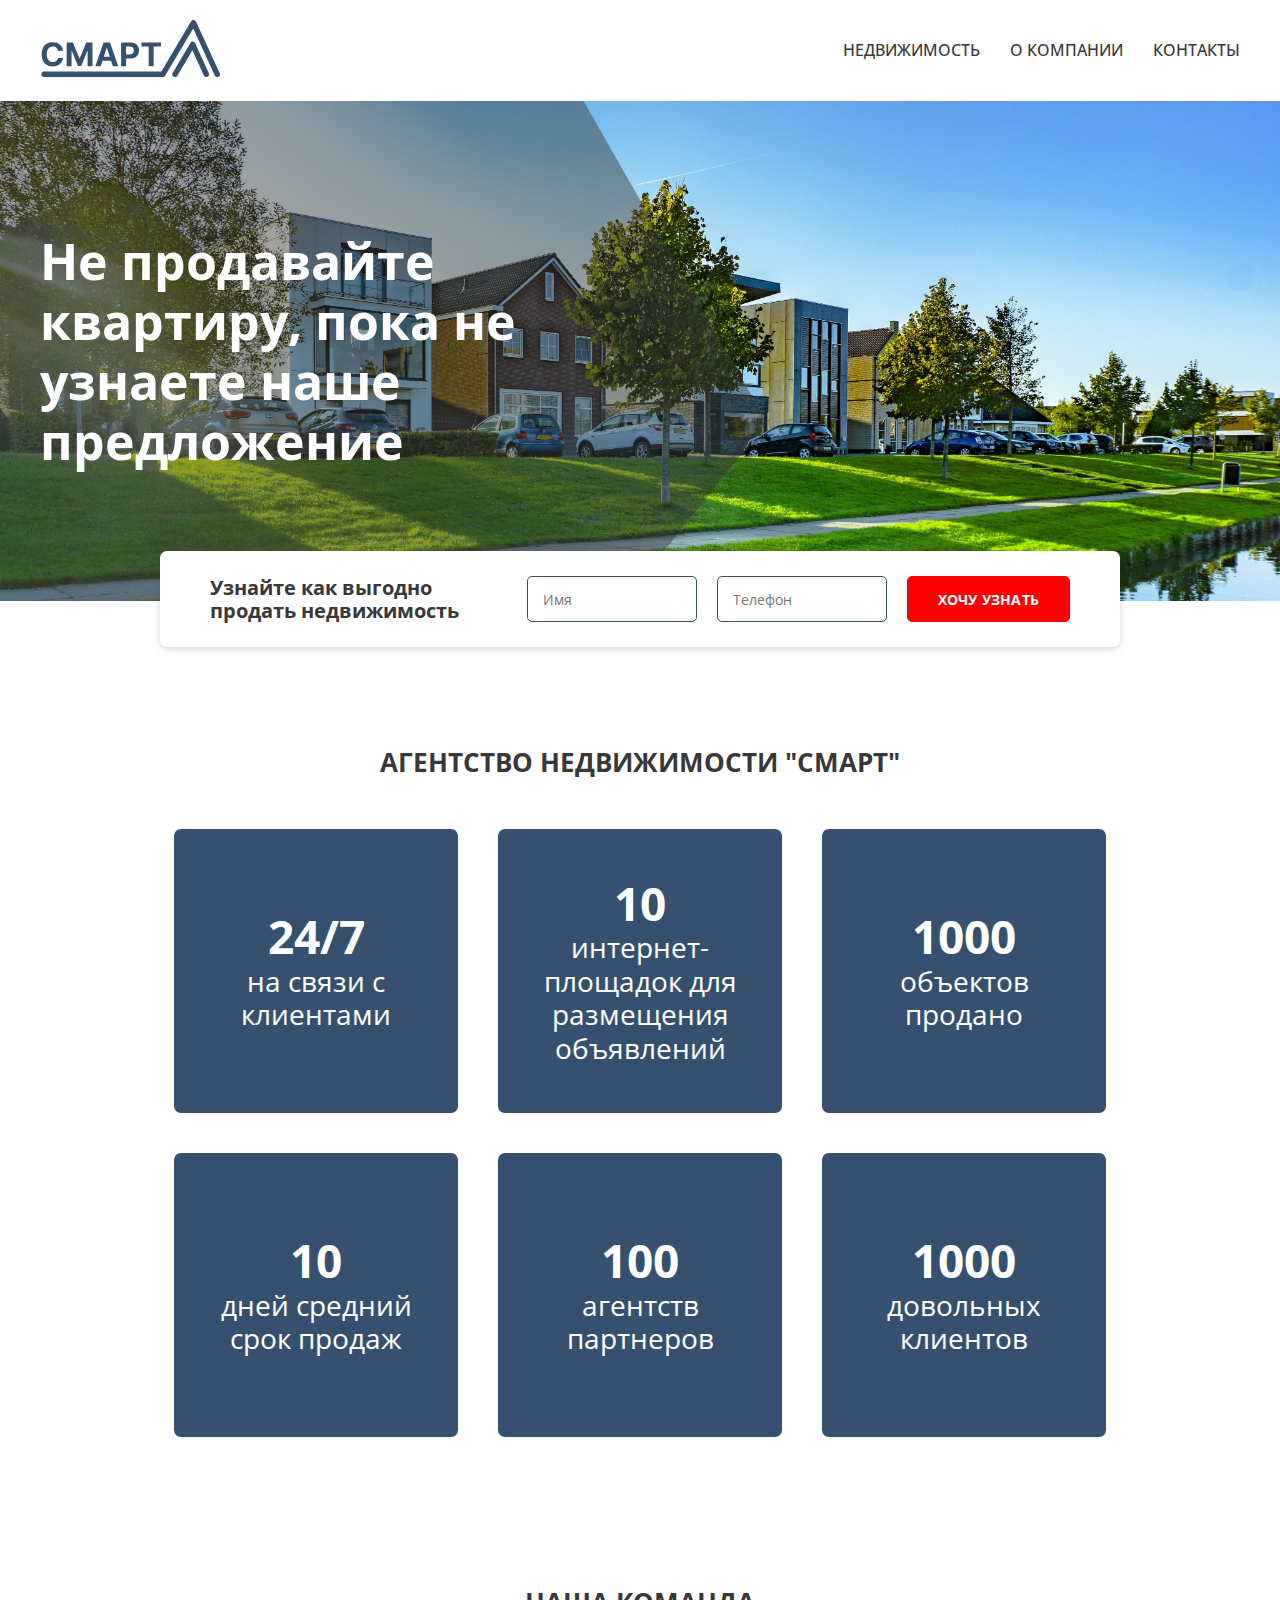
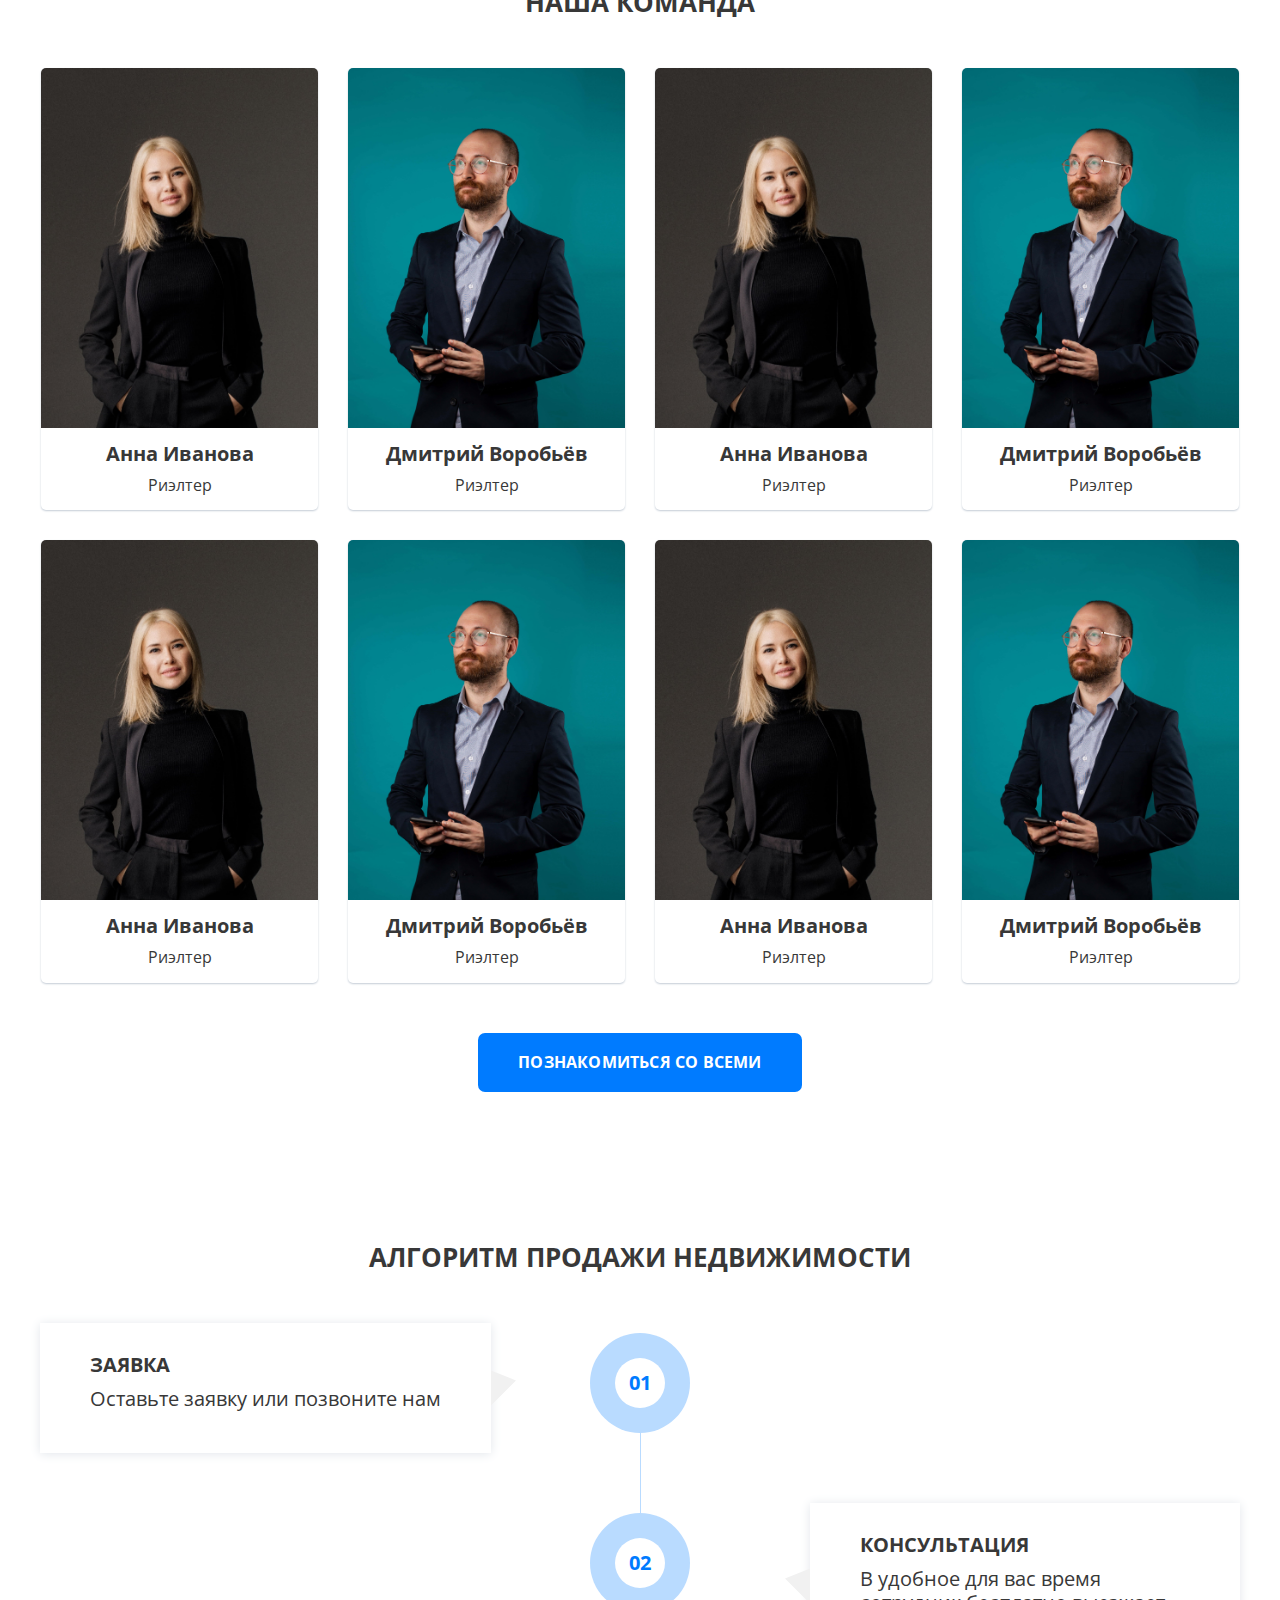
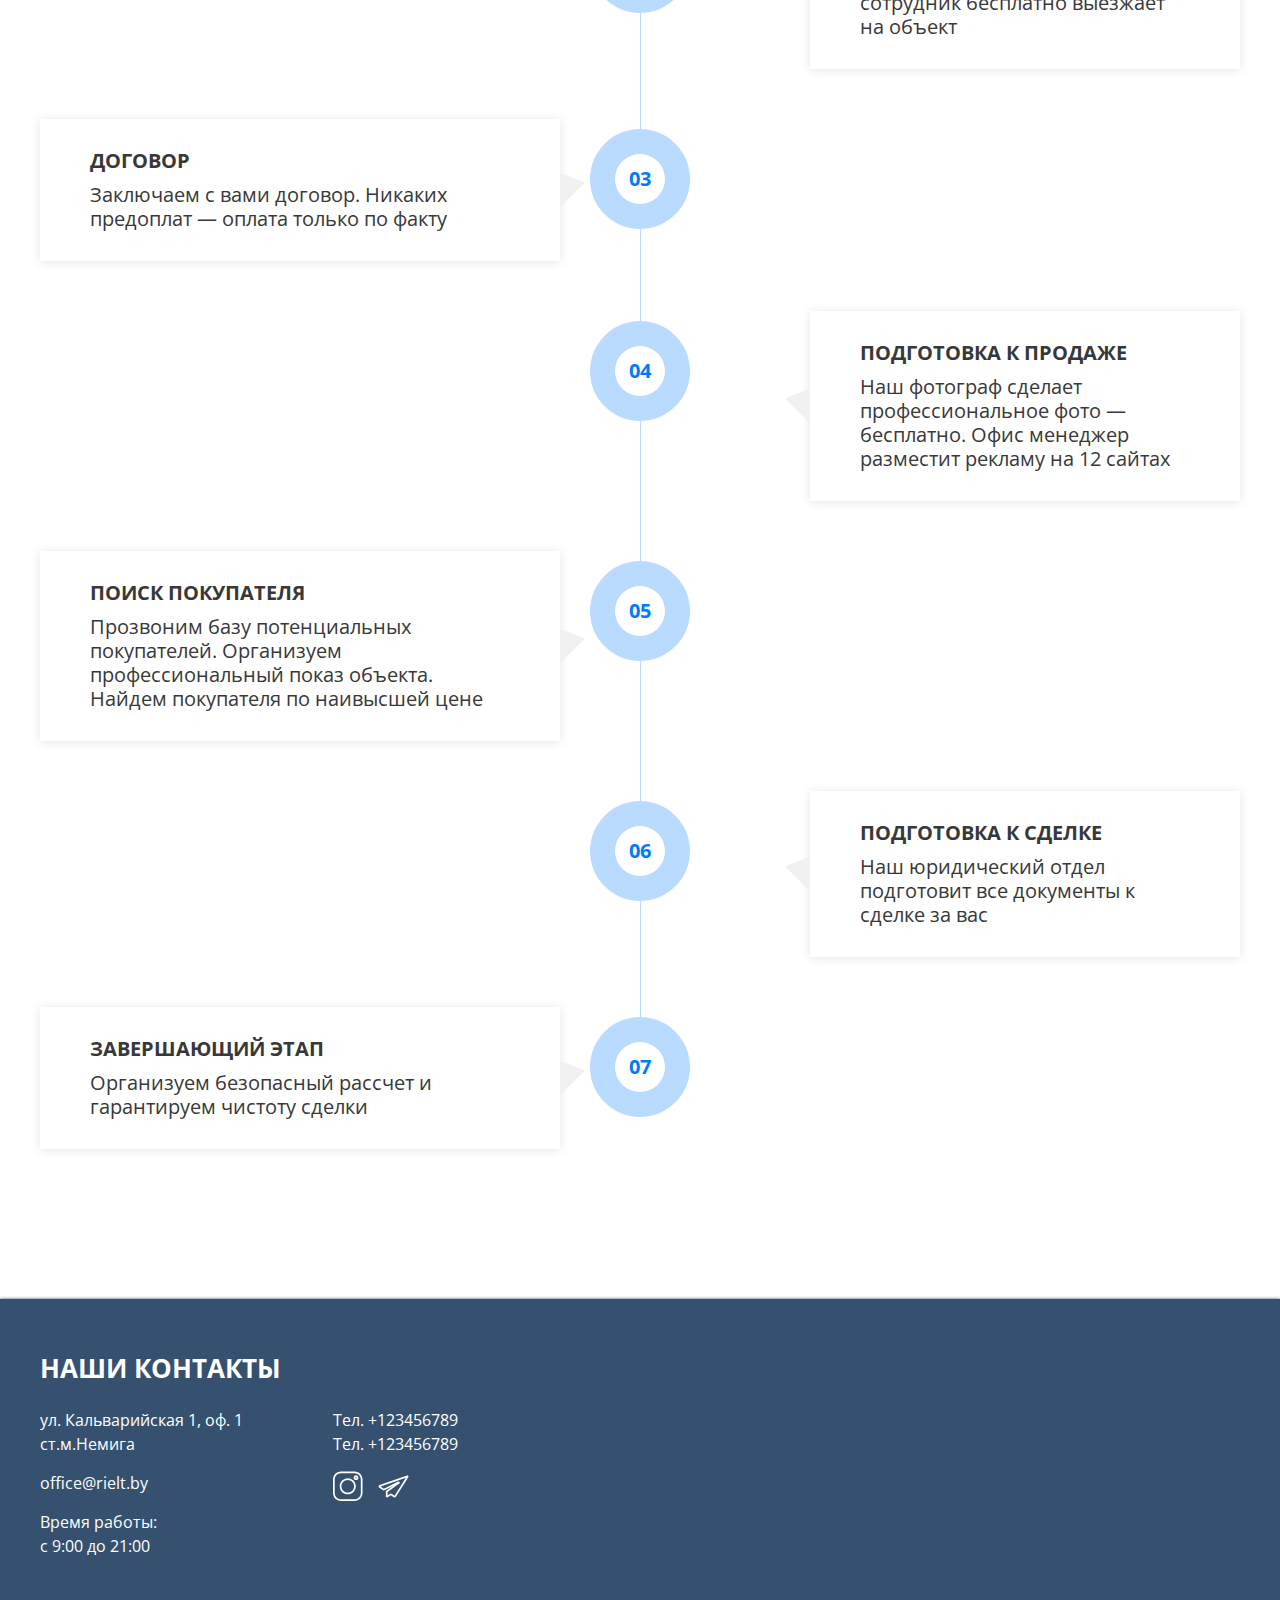
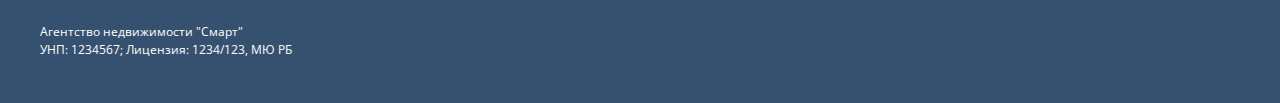
==== index.html @ 2ad7efad "add filter" ====
<!DOCTYPE html>
<html lang="en" style="scroll-behavior: smooth;">

<head>
    <meta charset="UTF-8">
    <meta http-equiv="X-UA-Compatible" content="IE=edge">
    <meta name="viewport" content="width=device-width, initial-scale=1.0">
    <title>Realt</title>
    <link rel="stylesheet" href="css/reset.css">
    <link rel="stylesheet" href="css/style.css">
</head>

<body>
    <header class="header">
        <div class="container">
            <div class="header__wrap">
                <a href="#" class="logo">
                    <img src="img/logo.svg" alt="" class="logo__img">
                </a>
                <nav class="menu" id="menu">
                    <ul class="menu__list">
                        <li class="menu__item">
                            <a href="property.html" class="menu__link">НЕДВИЖИМОСТЬ</a>
                        </li>
                        <li class="menu__item">
                            <a href="#" class="menu__link">О КОМПАНИИ</a>
                        </li>
                        <li class="menu__item">
                            <a href="#contacts" class="menu__link">КОНТАКТЫ</a>
                        </li>
                    </ul>
                </nav>
                <div class="popup-bg"></div>
                <div class="burger" id="burger">
                    <span></span>
                </div>
            </div>
        </div>
    </header>
    <section class="first-screen">
        <div class="container">
            <div class="first-screen__wrap">
                <h1 class="first-screen__title">Не продавайте квартиру, пока не узнаете наше предложение</h1>
            </div>
        </div>
    </section>
    <section class="about">
        <div class="container">
            <div class="callback">
                <!--добавить валидацию-->
                <p class="callback__form-title">Узнайте как выгодно продать недвижимость</p>
                <form class="callback__form" action="#" method="get">
                    <input type="text" class="callback__form-name callback__form-input" placeholder="Имя" required>
                    <input type="tel" class="callback__form-tel callback__form-input" placeholder="Телефон" required>
                    <input type="submit" value="Хочу узнать" class="callback__form-btn ">
                </form>
            </div>
            <div class="about__wrap">
                <h2 class="about__title title">Агентство недвижимости "Смарт"</h2>
                <ul class="about__list">
                    <li class="about__item"><span>24/7</span> на связи с клиентами</li>
                    <li class="about__item"><span>10</span> интернет-площадок для размещения объявлений</li>
                    <li class="about__item"> <span>1000</span> объектов продано</li>
                    <li class="about__item"><span>10</span> дней средний срок продаж</li>
                    <li class="about__item"><span>100</span> агентств партнеров</li>
                    <li class="about__item"><span>1000</span> довольных клиентов</li>
                </ul>
            </div>
        </div>
    </section>
    <section class="team">
        <div class="container">
            <div class="team__wrap">
                <h2 class="team__title title">Наша команда</h2>
                <ul class="team__list">
                    <li class="team__item">
                        <img src="img/team-1.jpg" alt="" class="team__item-img">
                        <p class="team__item-name">Анна Иванова</p>
                        <p class="team__item-position">Риэлтер</p>
                    </li>
                    <li class="team__item">
                        <img src="img/team-2-min.jpg" alt="" class="team__item-img">
                        <p class="team__item-name">Дмитрий Воробьёв</p>
                        <p class="team__item-position">Риэлтер</p>
                    </li>
                    <li class="team__item">
                        <img src="img/team-1.jpg" alt="" class="team__item-img">
                        <p class="team__item-name">Анна Иванова</p>
                        <p class="team__item-position">Риэлтер</p>
                    </li>
                    <li class="team__item">
                        <img src="img/team-2-min.jpg" alt="" class="team__item-img">
                        <p class="team__item-name">Дмитрий Воробьёв</p>
                        <p class="team__item-position">Риэлтер</p>
                    </li>
                    <li class="team__item">
                        <img src="img/team-1.jpg" alt="" class="team__item-img">
                        <p class="team__item-name">Анна Иванова</p>
                        <p class="team__item-position">Риэлтер</p>
                    </li>
                    <li class="team__item">
                        <img src="img/team-2-min.jpg" alt="" class="team__item-img">
                        <p class="team__item-name">Дмитрий Воробьёв</p>
                        <p class="team__item-position">Риэлтер</p>
                    </li>
                    <li class="team__item">
                        <img src="img/team-1.jpg" alt="" class="team__item-img">
                        <p class="team__item-name">Анна Иванова</p>
                        <p class="team__item-position">Риэлтер</p>
                    </li>
                    <li class="team__item">
                        <img src="img/team-2-min.jpg" alt="" class="team__item-img">
                        <p class="team__item-name">Дмитрий Воробьёв</p>
                        <p class="team__item-position">Риэлтер</p>
                    </li>
                </ul>
                <a href="#" class="team__btn">Познакомиться со всеми</a>
            </div>
        </div>
    </section>
    <section class="work">
        <div class="container">
            <div class="work__wrap">
                <h2 class="work__title title">АЛГОРИТМ ПРОДАЖИ НЕДВИЖИМОСТИ</h2>
                <ul class="work__list">
                    <li class="work__item">
                        <div class="work__item-content">
                            <p class="work__item-title">Заявка</p>
                            <p class="work__item-text">Оставьте заявку или позвоните нам</p>
                        </div>
                        <span class="work__item-num"><span>01</span></span>
                    </li>
                    <li class="work__item">
                        <div class="work__item-content">
                            <p class="work__item-title">КОНСУЛЬТАЦИЯ</p>
                            <p class="work__item-text">В удобное для вас время сотрудник бесплатно выезжает на объект
                            </p>
                        </div>
                        <span class="work__item-num"><span>02</span></span>
                    </li>
                    <li class="work__item">
                        <div class="work__item-content">
                            <p class="work__item-title">ДОГОВОР</p>
                            <p class="work__item-text">Заключаем с вами договор. Никаких предоплат — оплата только по
                                факту</p>
                        </div>
                        <span class="work__item-num"><span>03</span></span>
                    </li>
                    <li class="work__item">
                        <div class="work__item-content">
                            <p class="work__item-title">ПОДГОТОВКА К ПРОДАЖЕ</p>
                            <p class="work__item-text">Наш фотограф сделает профессиональное фото — бесплатно. Офис
                                менеджер разместит рекламу на 12 сайтах</p>
                        </div>
                        <span class="work__item-num"><span>04</span></span>
                    </li>
                    <li class="work__item">
                        <div class="work__item-content">
                            <p class="work__item-title">ПОИСК ПОКУПАТЕЛЯ</p>
                            <p class="work__item-text">Прозвоним базу потенциальных покупателей. Организуем
                                профессиональный показ объекта. Найдем покупателя по наивысшей цене</p>
                        </div>
                        <span class="work__item-num"><span>05</span></span>
                    </li>
                    <li class="work__item">
                        <div class="work__item-content">
                            <p class="work__item-title">ПОДГОТОВКА К СДЕЛКЕ</p>
                            <p class="work__item-text">Наш юридический отдел подготовит все документы к сделке за вас
                            </p>
                        </div>
                        <span class="work__item-num"><span>06</span></span>
                    </li>
                    <li class="work__item">
                        <div class="work__item-content">
                            <p class="work__item-title">ЗАВЕРШАЮЩИЙ ЭТАП</p>
                            <p class="work__item-text">Организуем безопасный рассчет и гарантируем чистоту сделки</p>
                        </div>
                        <span class="work__item-num"><span>07</span></span>
                    </li>
                </ul>
            </div>
        </div>
    </section>
    <footer class="footer" id="contacts">
        <div class="container">
            <div class="footer__contacts">
                <div class="footer__content">
                    <h2 class="footer__title title">НАШИ КОНТАКТЫ</h2>
                    <div class="footer__content-cols">
                        <div class="footer__content-col">
                            <div class="footer__content-item">
                                <a href="https://yandex.by/maps/-/CCUNQYvogB" class="footer__address" target="_blank">ул. Кальварийская 1, оф. 1 <br> ст.м.Немига</a>
                            </div>
                            <div class="footer__content-item">
                                <a href="mailto:office@rielt.by" class="footer__mail">office@rielt.by</a>
                            </div>
                            <div class="footer__content-item">
                                <p class="footer__working-hours">Время работы: <br> с 9:00 до 21:00</p>
                            </div>
                        </div>
                        <div class="footer__content-col">
                            <div class="footer__content-item">
                                <a href="tel:123456789" class="footer_phone">Тел. +123456789</a><br>
                                <a href="tel:123456789" class="footer_phone">Тел. +123456789</a>
                            </div>
                            <div class="footer__content-item">
                                <a href="#" class="footer__social">
                                    <img src="img/instagram.svg" alt="instagram">
                                    <img src="img/telegram.svg" alt="telegram">
                                </a>
                            </div>
                        </div>
                    </div>
                    <p class="footer__copyright">
                        Агентство недвижимости "Смарт" <br>
                        УНП: 1234567; Лицензия: 1234/123, МЮ РБ
                    </p>
                </div>
                <div class="footer__map">
                    <iframe src="https://yandex.ru/map-widget/v1/?um=constructor%3Ac24a144d5765970cf9c110d0d3dce384e43385ae3bd8b973ca056205f25eb7f3&amp;source=constructor" width="100%" height="400" frameborder="0"></iframe>
                </div>
            </div>

        </div>
    </footer>

    <script src="js/script.js"></script>
</body>

</html>
---- css/style.css ----
@import url("https://fonts.googleapis.com/css2?family=Open+Sans:wght@400;500;600;700&display=swap");
body {
  font-size: 16px;
  line-height: 1.2;
  font-family: 'Open Sans', sans-serif;
  color: #383838;
}

@media (max-width: 768px) {
  body.lock {
    overflow: hidden;
  }
}

a {
  color: inherit;
}

.container {
  max-width: 1240px;
  padding: 0 20px;
  margin: 0 auto;
}

@media (max-width: 768px) {
  .container {
    padding: 0 10px;
  }
}

.title {
  font-size: 26px;
  text-transform: uppercase;
}

@media (max-width: 768px) {
  .title {
    font-size: 22px;
  }
}

.header {
  padding: 20px 0;
}

.header__wrap {
  display: -webkit-box;
  display: -ms-flexbox;
  display: flex;
  -webkit-box-pack: justify;
      -ms-flex-pack: justify;
          justify-content: space-between;
  -webkit-box-align: center;
      -ms-flex-align: center;
          align-items: center;
}

.logo {
  width: 180px;
}

@media (max-width: 992px) {
  .logo {
    width: 100px;
  }
}

.logo__img {
  width: 100%;
}

.menu {
  font-weight: 500;
  position: relative;
}

@media (max-width: 768px) {
  .menu {
    background-color: #000000;
    -webkit-box-orient: vertical;
    -webkit-box-direction: normal;
        -ms-flex-direction: column;
            flex-direction: column;
    position: fixed;
    top: 0;
    right: 0;
    width: 300px;
    height: 100vh;
    -webkit-transform: translateX(100%);
            transform: translateX(100%);
    -webkit-transition: all .3s;
    transition: all .3s;
    z-index: 3;
  }
  .menu.active {
    -webkit-transform: translateX(0);
            transform: translateX(0);
  }
}

.menu__list {
  display: -webkit-box;
  display: -ms-flexbox;
  display: flex;
}

@media (max-width: 768px) {
  .menu__list {
    -webkit-box-orient: vertical;
    -webkit-box-direction: normal;
        -ms-flex-direction: column;
            flex-direction: column;
    font-size: 20px;
    margin-top: 100px;
    color: #d4d4d4;
  }
}

.menu__item {
  margin-left: 30px;
}

@media (max-width: 768px) {
  .menu__item {
    margin-bottom: 50px;
    margin-right: auto;
  }
}

.popup-bg {
  content: '';
  background-color: rgba(50, 50, 50, 0.7);
  position: fixed;
  top: 0;
  left: 0;
  right: 0;
  bottom: 0;
  width: 100%;
  height: 100%;
  opacity: 0;
  visibility: hidden;
}

@media (max-width: 768px) {
  .popup-bg.active {
    visibility: visible;
    opacity: 1;
  }
}

.burger {
  display: none;
}

@media (max-width: 768px) {
  .burger {
    display: block;
    margin-left: 20px;
    width: 30px;
    height: 20px;
    position: relative;
    z-index: 3;
  }
  .burger::before {
    content: '';
    width: 100%;
    height: 2px;
    background-color: #000;
    position: absolute;
    top: 0;
    left: 0;
    -webkit-transition: all .3s;
    transition: all .3s;
  }
  .burger::after {
    content: '';
    width: 100%;
    height: 2px;
    background-color: #000;
    position: absolute;
    bottom: 0;
    left: 0;
    -webkit-transition: all .3s;
    transition: all .3s;
  }
  .burger span {
    width: 100%;
    height: 2px;
    background-color: #000;
    position: absolute;
    top: 9px;
    left: 0;
  }
  .burger.active::before {
    -webkit-transform: rotate(45deg);
            transform: rotate(45deg);
    top: 9px;
    background-color: #d4d4d4;
  }
  .burger.active::after {
    -webkit-transform: rotate(-45deg);
            transform: rotate(-45deg);
    bottom: 9px;
    background-color: #d4d4d4;
  }
  .burger.active span {
    display: none;
  }
}

.first-screen {
  background: url(../img/bg-min.jpg) center no-repeat;
  background-size: cover;
}

@media (max-width: 540px) {
  .first-screen {
    background: url(../img/bg-500.jpg);
  }
}

.first-screen__wrap {
  display: -webkit-box;
  display: -ms-flexbox;
  display: flex;
  -webkit-box-align: center;
      -ms-flex-align: center;
          align-items: center;
  height: 500px;
}

@media (max-width: 768px) {
  .first-screen__wrap {
    height: 400px;
  }
}

@media (max-width: 540px) {
  .first-screen__wrap {
    height: 300px;
  }
}

.first-screen__title {
  color: #fff;
  font-size: 50px;
  max-width: 500px;
}

@media (max-width: 1100px) {
  .first-screen__title {
    font-size: 36px;
    max-width: 400px;
  }
}

@media (max-width: 768px) {
  .first-screen__title {
    font-size: 28px;
    max-width: 300px;
    margin-left: 25px;
  }
}

@media (max-width: 540px) {
  .first-screen__title {
    font-size: 24px;
  }
}

.callback {
  width: 80%;
  margin: -50px auto 100px;
  background-color: #fff;
  -webkit-box-shadow: 0px 2px 7px rgba(56, 56, 56, 0.2);
          box-shadow: 0px 2px 7px rgba(56, 56, 56, 0.2);
  padding: 25px 50px;
  border-radius: 7px;
  display: -webkit-box;
  display: -ms-flexbox;
  display: flex;
  gap: 15px 30px;
}

@media (max-width: 1240px) {
  .callback {
    -webkit-box-orient: vertical;
    -webkit-box-direction: normal;
        -ms-flex-direction: column;
            flex-direction: column;
    -webkit-box-align: center;
        -ms-flex-align: center;
            align-items: center;
    text-align: center;
  }
}

@media (max-width: 460px) {
  .callback {
    width: 90%;
  }
}

.callback__form {
  display: -webkit-box;
  display: -ms-flexbox;
  display: flex;
  gap: 20px;
}

@media (max-width: 840px) {
  .callback__form {
    -webkit-box-orient: vertical;
    -webkit-box-direction: normal;
        -ms-flex-direction: column;
            flex-direction: column;
  }
}

.callback__form-title {
  font-size: 20px;
  line-height: 23px;
  font-weight: 700;
  width: 300px;
}

@media (max-width: 1240px) {
  .callback__form-title {
    width: 100%;
  }
}

@media (max-width: 540px) {
  .callback__form-title {
    font-size: 18px;
    line-height: 20px;
  }
}

.callback__form-input {
  border: 1px solid #35516f;
  border-radius: 5px;
  font-size: 14px;
  line-height: 17px;
  font-family: 'Open Sans', sans-serif;
  padding: 10px 15px;
  width: 170px;
}

@media (max-width: 840px) {
  .callback__form-input {
    width: 300px;
  }
}

@media (max-width: 460px) {
  .callback__form-input {
    width: 200px;
  }
}

.callback__form-input:focus {
  outline: 1px solid #ffffff;
}

.callback__form-input::-webkit-input-placeholder {
  font-family: 'Open Sans', sans-serif;
  font-size: 14px;
  line-height: 17px;
}

.callback__form-input:-ms-input-placeholder {
  font-family: 'Open Sans', sans-serif;
  font-size: 14px;
  line-height: 17px;
}

.callback__form-input::-ms-input-placeholder {
  font-family: 'Open Sans', sans-serif;
  font-size: 14px;
  line-height: 17px;
}

.callback__form-input::placeholder {
  font-family: 'Open Sans', sans-serif;
  font-size: 14px;
  line-height: 17px;
}

.callback__form-btn {
  padding: 10px 30px;
  border: none;
  background-color: red;
  border: 1px solid red;
  -webkit-transition: all 0.3s;
  transition: all 0.3s;
  border-radius: 5px;
  cursor: pointer;
  font-size: 14px;
  font-weight: 700;
  letter-spacing: 0.2px;
  font-family: 'Open Sans', sans-serif;
  color: #fff;
  text-transform: uppercase;
}

.callback__form-btn:hover {
  background-color: #cc0000;
  border-color: #cc0000;
}

.about {
  margin-bottom: 150px;
}

.about__title {
  text-align: center;
  margin-bottom: 50px;
}

@media (max-width: 768px) {
  .about__title {
    margin-bottom: 30px;
  }
}

.about__list {
  display: -webkit-box;
  display: -ms-flexbox;
  display: flex;
  -webkit-box-pack: center;
      -ms-flex-pack: center;
          justify-content: center;
  -ms-flex-wrap: wrap;
      flex-wrap: wrap;
  gap: 40px;
  list-style: none;
}

@media (max-width: 992px) {
  .about__list {
    gap: 20px;
  }
}

@media (max-width: 540px) {
  .about__list {
    gap: 10px;
  }
}

.about__item {
  height: 284px;
  width: 284px;
  border-radius: 7px;
  background-color: #35516f;
  display: -webkit-box;
  display: -ms-flexbox;
  display: flex;
  -webkit-box-orient: vertical;
  -webkit-box-direction: normal;
      -ms-flex-direction: column;
          flex-direction: column;
  -webkit-box-pack: center;
      -ms-flex-pack: center;
          justify-content: center;
  -webkit-box-align: center;
      -ms-flex-align: center;
          align-items: center;
  padding: 25px;
  font-size: 28px;
  color: #fff;
  text-align: center;
  -webkit-transition: all 0.3s;
  transition: all 0.3s;
}

@media (max-width: 768px) {
  .about__item {
    width: 200px;
    height: 200px;
    font-size: 20px;
    padding: 15px 10px;
  }
}

@media (max-width: 500px) {
  .about__item {
    width: 140px;
    height: 140px;
    font-size: 16px;
  }
}

.about__item:hover {
  background-color: #456a92;
}

.about__item span {
  font-size: 46px;
  font-weight: 700;
}

@media (max-width: 992px) {
  .about__item span {
    font-size: 36px;
  }
}

@media (max-width: 500px) {
  .about__item span {
    font-size: 20px;
  }
}

.team {
  margin-bottom: 150px;
}

.team__wrap {
  text-align: center;
}

.team__title {
  margin-bottom: 50px;
  text-align: center;
}

@media (max-width: 768px) {
  .team__title {
    margin-bottom: 30px;
  }
}

.team__list {
  list-style: none;
  display: -webkit-box;
  display: -ms-flexbox;
  display: flex;
  -webkit-box-pack: center;
      -ms-flex-pack: center;
          justify-content: center;
  -ms-flex-wrap: wrap;
      flex-wrap: wrap;
  gap: 30px;
  margin-bottom: 50px;
}

.team__item {
  width: 277px;
  -webkit-box-shadow: 0px 1px 2px #c4ccd6;
          box-shadow: 0px 1px 2px #c4ccd6;
  padding-bottom: 15px;
  border-radius: 5px;
  overflow: hidden;
}

@media (max-width: 1240px) {
  .team__item {
    width: 240px;
  }
}

.team__item-img {
  width: 100%;
  height: 360px;
  -o-object-fit: cover;
     object-fit: cover;
  -o-object-position: center top;
     object-position: center top;
}

@media (max-width: 1240px) {
  .team__item-img {
    height: 320px;
  }
}

.team__item-name {
  font-weight: 700;
  margin: 10px 0;
  font-size: 20px;
}

@media (max-width: 768px) {
  .team__item-name {
    font-size: 18px;
    margin-bottom: 5px;
  }
}

.team__btn {
  padding: 20px 40px;
  background-color: #007bff;
  border-radius: 7px;
  color: #fff;
  display: inline-block;
  text-align: center;
  -webkit-transition: all .3s;
  transition: all .3s;
  font-weight: 700;
  letter-spacing: 0.2px;
  text-transform: uppercase;
}

@media (max-width: 768px) {
  .team__btn {
    padding: 20px 20px;
  }
}

.team__btn:hover {
  background-color: #3395ff;
}

.work {
  margin-bottom: 150px;
}

.work__title {
  text-align: center;
  margin-bottom: 50px;
}

@media (max-width: 768px) {
  .work__title {
    margin-bottom: 30px;
  }
}

.work__list {
  list-style: none;
  position: relative;
}

.work__list::before {
  content: '';
  position: absolute;
  top: 10px;
  bottom: 40px;
  left: 50%;
  border-left: 1px solid #b9dbff;
}

@media (max-width: 992px) {
  .work__list::before {
    display: none;
  }
}

.work__item {
  display: -webkit-box;
  display: -ms-flexbox;
  display: flex;
  width: 50%;
  min-height: 130px;
  position: relative;
  margin-bottom: 50px;
  font-size: 20px;
}

@media (max-width: 992px) {
  .work__item {
    width: 100%;
  }
}

.work__item:hover .work__item-num {
  background-color: #86c1ff;
}

.work__item:hover .work__item-content {
  -webkit-box-shadow: 1px 2px 10px #c3c7cb;
          box-shadow: 1px 2px 10px #c3c7cb;
}

.work__item:nth-child(even) {
  margin-left: auto;
}

.work__item-content {
  margin-right: 80px;
  padding: 30px 50px;
  -webkit-box-shadow: 0px 1px 10px #e2e6eb;
          box-shadow: 0px 1px 10px #e2e6eb;
  position: relative;
  -webkit-transition: all 0.3s;
  transition: all 0.3s;
}

@media (max-width: 992px) {
  .work__item-content {
    margin-left: 170px;
    width: 600px;
    margin-right: 0;
  }
}

.work__item-content::after {
  content: '';
  position: absolute;
  top: 50%;
  left: 100%;
  border-left: 25px solid #f1f1f1;
  border-top: 10px solid transparent;
  border-bottom: 25px solid transparent;
  border-right: 10px solid transparent;
  -webkit-transform: translateY(-50%);
          transform: translateY(-50%);
}

@media (max-width: 992px) {
  .work__item-content::after {
    left: auto;
    right: 100%;
    border-left: 10px solid transparent;
    border-top: 10px solid transparent;
    border-bottom: 25px solid transparent;
    border-right: 25px solid #f1f1f1;
  }
}

.work__item:nth-child(even) .work__item-content {
  margin-right: 0;
  margin-left: 170px;
}

.work__item:nth-child(even) .work__item-content::after {
  left: auto;
  right: 100%;
  border-left: 10px solid transparent;
  border-top: 10px solid transparent;
  border-bottom: 25px solid transparent;
  border-right: 25px solid #f1f1f1;
}

.work__item-title {
  font-size: 20px;
  font-weight: 700;
  margin-bottom: 10px;
  text-transform: uppercase;
}

.work__item-num {
  position: absolute;
  top: 10px;
  right: 0px;
  width: 100px;
  height: 100px;
  background-color: #b9dbff;
  border-radius: 50%;
  margin: 0 -50px;
  display: -webkit-box;
  display: -ms-flexbox;
  display: flex;
  -webkit-box-pack: center;
      -ms-flex-pack: center;
          justify-content: center;
  -webkit-box-align: center;
      -ms-flex-align: center;
          align-items: center;
  color: #007bff;
  font-weight: 700;
  font-size: 20px;
  -webkit-transition: all 0.3s;
  transition: all 0.3s;
}

@media (max-width: 992px) {
  .work__item-num {
    right: 90%;
  }
}

.work__item-num span {
  width: 50px;
  height: 50px;
  border-radius: 50%;
  background-color: #fff;
  text-align: center;
  padding-top: 13px;
}

.work__item:nth-child(even) .work__item-num {
  position: absolute;
  top: 10px;
  right: 100%;
}

@media (max-width: 992px) {
  .work__item:nth-child(even) .work__item-num {
    right: 90%;
  }
}

.footer {
  background-color: #35516f;
  color: #fff;
  -webkit-box-shadow: 0 0 3px #35516f;
          box-shadow: 0 0 3px #35516f;
}

.footer__contacts {
  display: -webkit-box;
  display: -ms-flexbox;
  display: flex;
  -webkit-box-pack: justify;
      -ms-flex-pack: justify;
          justify-content: space-between;
  gap: 50px;
}

.footer__content {
  padding: 50px 0 30px;
  line-height: 1.5;
}

.footer__content-item {
  margin-bottom: 15px;
}

.footer__title {
  margin-bottom: 20px;
}

.footer__content-cols {
  display: -webkit-box;
  display: -ms-flexbox;
  display: flex;
  gap: 90px;
  margin-bottom: 50px;
}

.footer__social {
  display: -webkit-box;
  display: -ms-flexbox;
  display: flex;
  gap: 15px;
}

.footer__copyright {
  font-size: 12px;
}

.footer__map {
  width: 50%;
}

.property {
  margin-bottom: 100px;
}

.property__title {
  color: #fff;
  text-align: center;
}

.property__first-screen {
  background: url(../img/property-bg-min.jpg) center no-repeat;
  background-size: cover;
  height: 300px;
  display: -webkit-box;
  display: -ms-flexbox;
  display: flex;
  -webkit-box-pack: center;
      -ms-flex-pack: center;
          justify-content: center;
  -webkit-box-align: center;
      -ms-flex-align: center;
          align-items: center;
}

.property__items {
  display: -ms-grid;
  display: grid;
  -ms-grid-columns: (1fr)[3];
      grid-template-columns: repeat(3, 1fr);
  gap: 30px;
}

.property__item.hide {
  display: none;
}

.property__item-header {
  padding-top: 60%;
  position: relative;
  border-radius: 3%;
  overflow: hidden;
  margin-bottom: 5px;
}

.property__item-bg {
  background: url(../img/flat.jpg) center no-repeat;
  background-size: cover;
  height: 100%;
  width: 100%;
  position: absolute;
  top: 0;
  left: 0;
}

.property__item-bg::after {
  content: '';
  background: -webkit-gradient(linear, left bottom, left top, from(black), color-stop(50%, #1f1f2b), to(rgba(255, 255, 255, 0.1)));
  background: linear-gradient(0deg, black 0%, #1f1f2b 50%, rgba(255, 255, 255, 0.1) 100%);
  opacity: 0.9;
  position: absolute;
  bottom: 0;
  left: 0;
  right: 0;
  height: 70px;
}

.property__item-price {
  position: absolute;
  right: 0;
  bottom: 0;
  padding: 9px 14px;
  color: #fff;
  text-align: right;
}

.property__item-price_byn {
  margin-bottom: 5px;
}

.property__item-title {
  margin-bottom: 5px;
  font-weight: 500;
}

.filter {
  margin: -50px auto 50px;
  width: 80%;
  background-color: #fff;
  -webkit-box-shadow: 0px 2px 7px rgba(56, 56, 56, 0.2);
          box-shadow: 0px 2px 7px rgba(56, 56, 56, 0.2);
  padding: 25px 50px;
  border-radius: 7px;
}

.filter__title {
  margin-bottom: 10px;
  font-weight: 600;
}

.filter__box-item {
  margin-bottom: 5px;
  display: -webkit-box;
  display: -ms-flexbox;
  display: flex;
  -webkit-box-align: center;
      -ms-flex-align: center;
          align-items: center;
}

.filter__box-radio {
  opacity: 0;
  width: 0;
  height: 0;
  visibility: hidden;
  position: absolute;
}

.filter__box-radio:checked ~ .filter__box-label::after {
  background-color: #66b0ff;
}

.filter__box-label {
  position: relative;
  padding-left: 20px;
}

.filter__box-label::before {
  content: '';
  width: 15px;
  height: 15px;
  border: 1px solid #66b0ff;
  border-radius: 50%;
  position: absolute;
  top: 2px;
  left: 0;
}

.filter__box-label::after {
  content: '';
  width: 9px;
  height: 9px;
  background-color: transparent;
  border-radius: 50%;
  position: absolute;
  top: 5px;
  left: 3px;
}

.filter__form {
  display: -webkit-box;
  display: -ms-flexbox;
  display: flex;
  gap: 30px;
}

.filter__form-input {
  border: 1px solid #35516f;
  border-radius: 5px;
  font-size: 14px;
  line-height: 17px;
  font-family: 'Open Sans', sans-serif;
  padding: 10px 15px;
  width: 150px;
}

.filter__form-input:focus {
  outline: 1px solid #ffffff;
}

.filter__form-btn {
  padding: 10px 70px;
  border: none;
  background-color: #66b0ff;
  border: 1px solid #66b0ff;
  -webkit-transition: all 0.3s;
  transition: all 0.3s;
  border-radius: 5px;
  cursor: pointer;
  font-size: 14px;
  font-weight: 700;
  letter-spacing: 0.2px;
  font-family: 'Open Sans', sans-serif;
  color: #fff;
  text-transform: uppercase;
  margin-top: 10px;
}

.filter__form-btn:hover {
  background-color: #0062cc;
  border-color: #0062cc;
}

.filter__form-reset {
  border: none;
  background-color: transparent;
  cursor: pointer;
  margin-top: 5px;
  border-bottom: 1px dashed #b8b8b8;
  padding: 0;
}

.filter__form-reset::before {
  content: '\00d7';
  padding-right: 5px;
}

.pagination {
  display: -webkit-box;
  display: -ms-flexbox;
  display: flex;
  -webkit-box-pack: center;
      -ms-flex-pack: center;
          justify-content: center;
  padding: 50px 0 0;
}

.pagination__link {
  margin: 0 5px;
  display: block;
  width: 31px;
  height: 31px;
  text-align: center;
  line-height: 31px;
  border-radius: 3px;
}

.pagination__link.active {
  background-color: #b9dbff;
  color: #fff;
  cursor: default;
  pointer-events: none;
}

.pagination__arrow::after {
  content: '';
  width: 10px;
  height: 10px;
  border-color: #35516f;
  border-style: solid;
  border-width: 0 0 1px 1px;
  display: block;
  position: relative;
  top: 11px;
}

.pagination__arrow-prev::after {
  -webkit-transform: translateX(-10px) rotate(45deg);
          transform: translateX(-10px) rotate(45deg);
}

.pagination__arrow-next::after {
  -webkit-transform: translateX(10px) rotate(225deg);
          transform: translateX(10px) rotate(225deg);
}

.pagination__arrow.disabled {
  cursor: default;
  pointer-events: none;
}

.pagination__arrow.disabled::after {
  border-color: #b9dbff;
}
/*# sourceMappingURL=style.css.map */
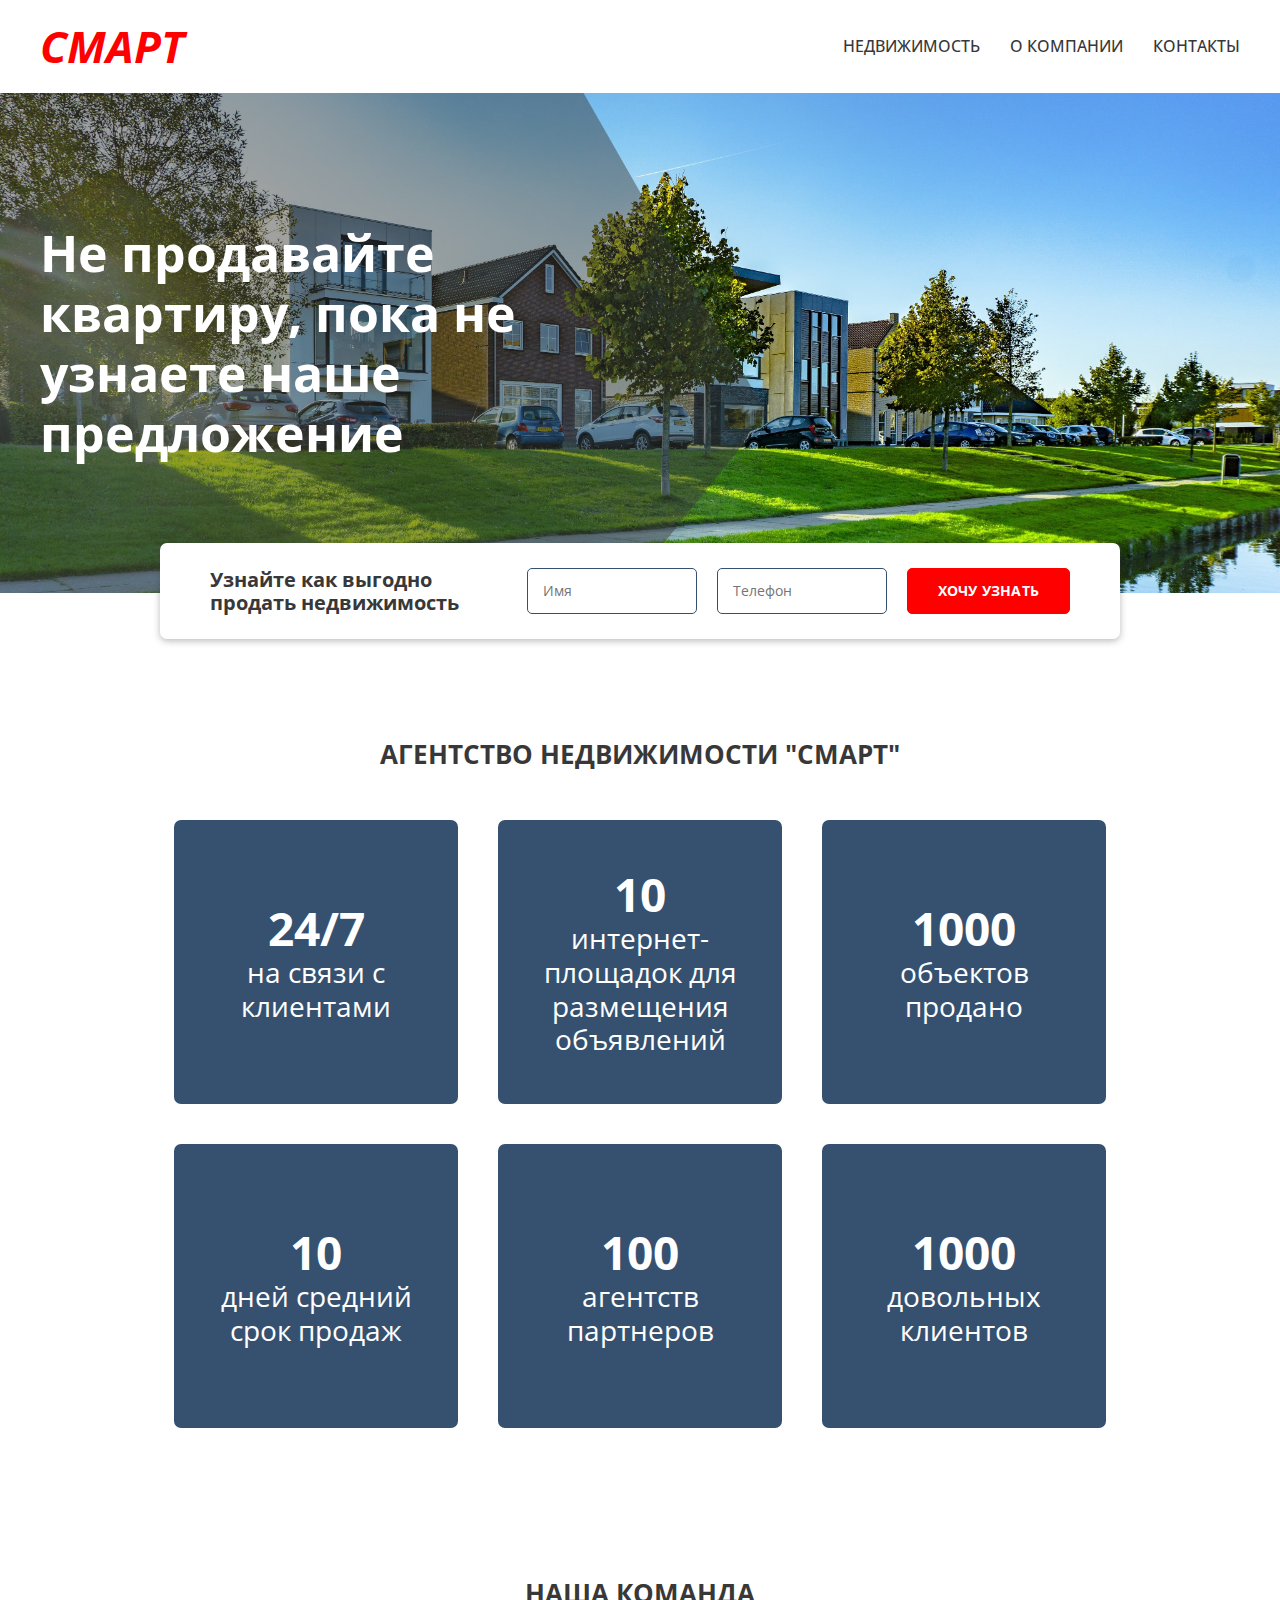
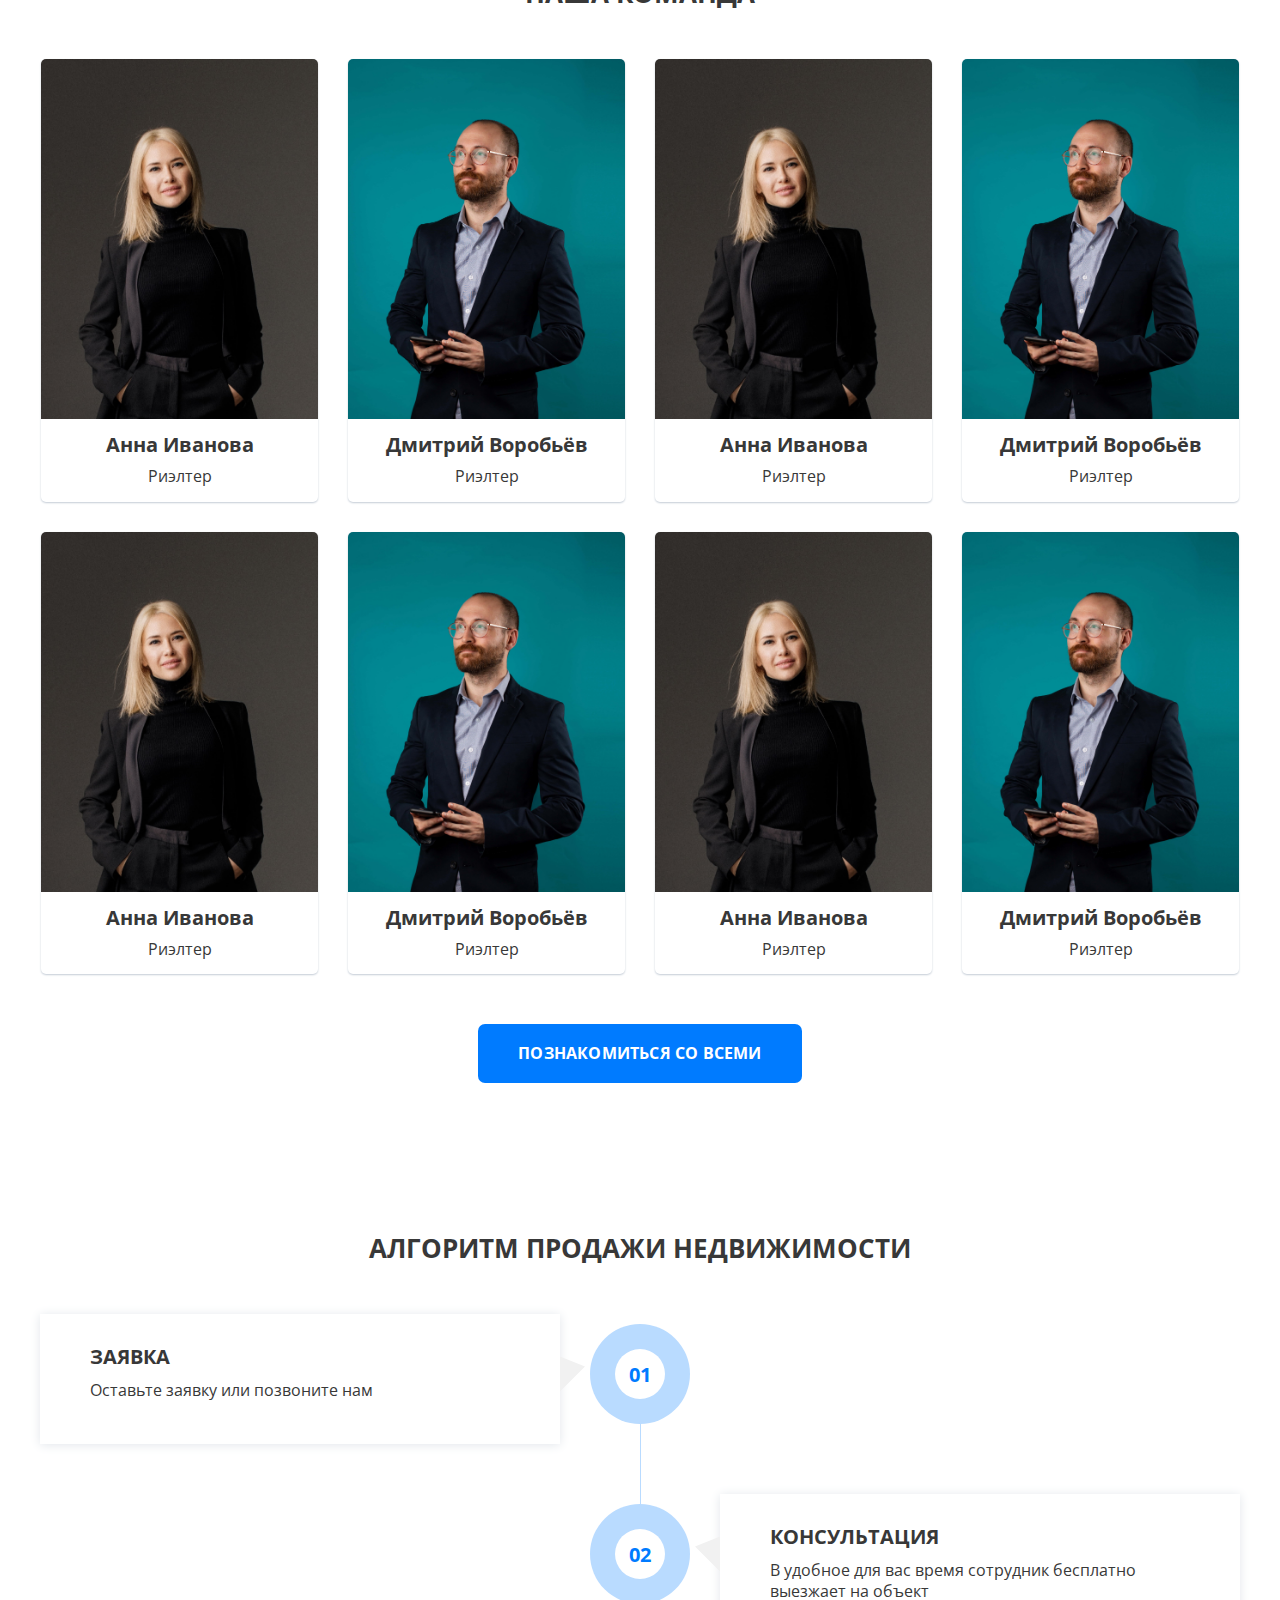
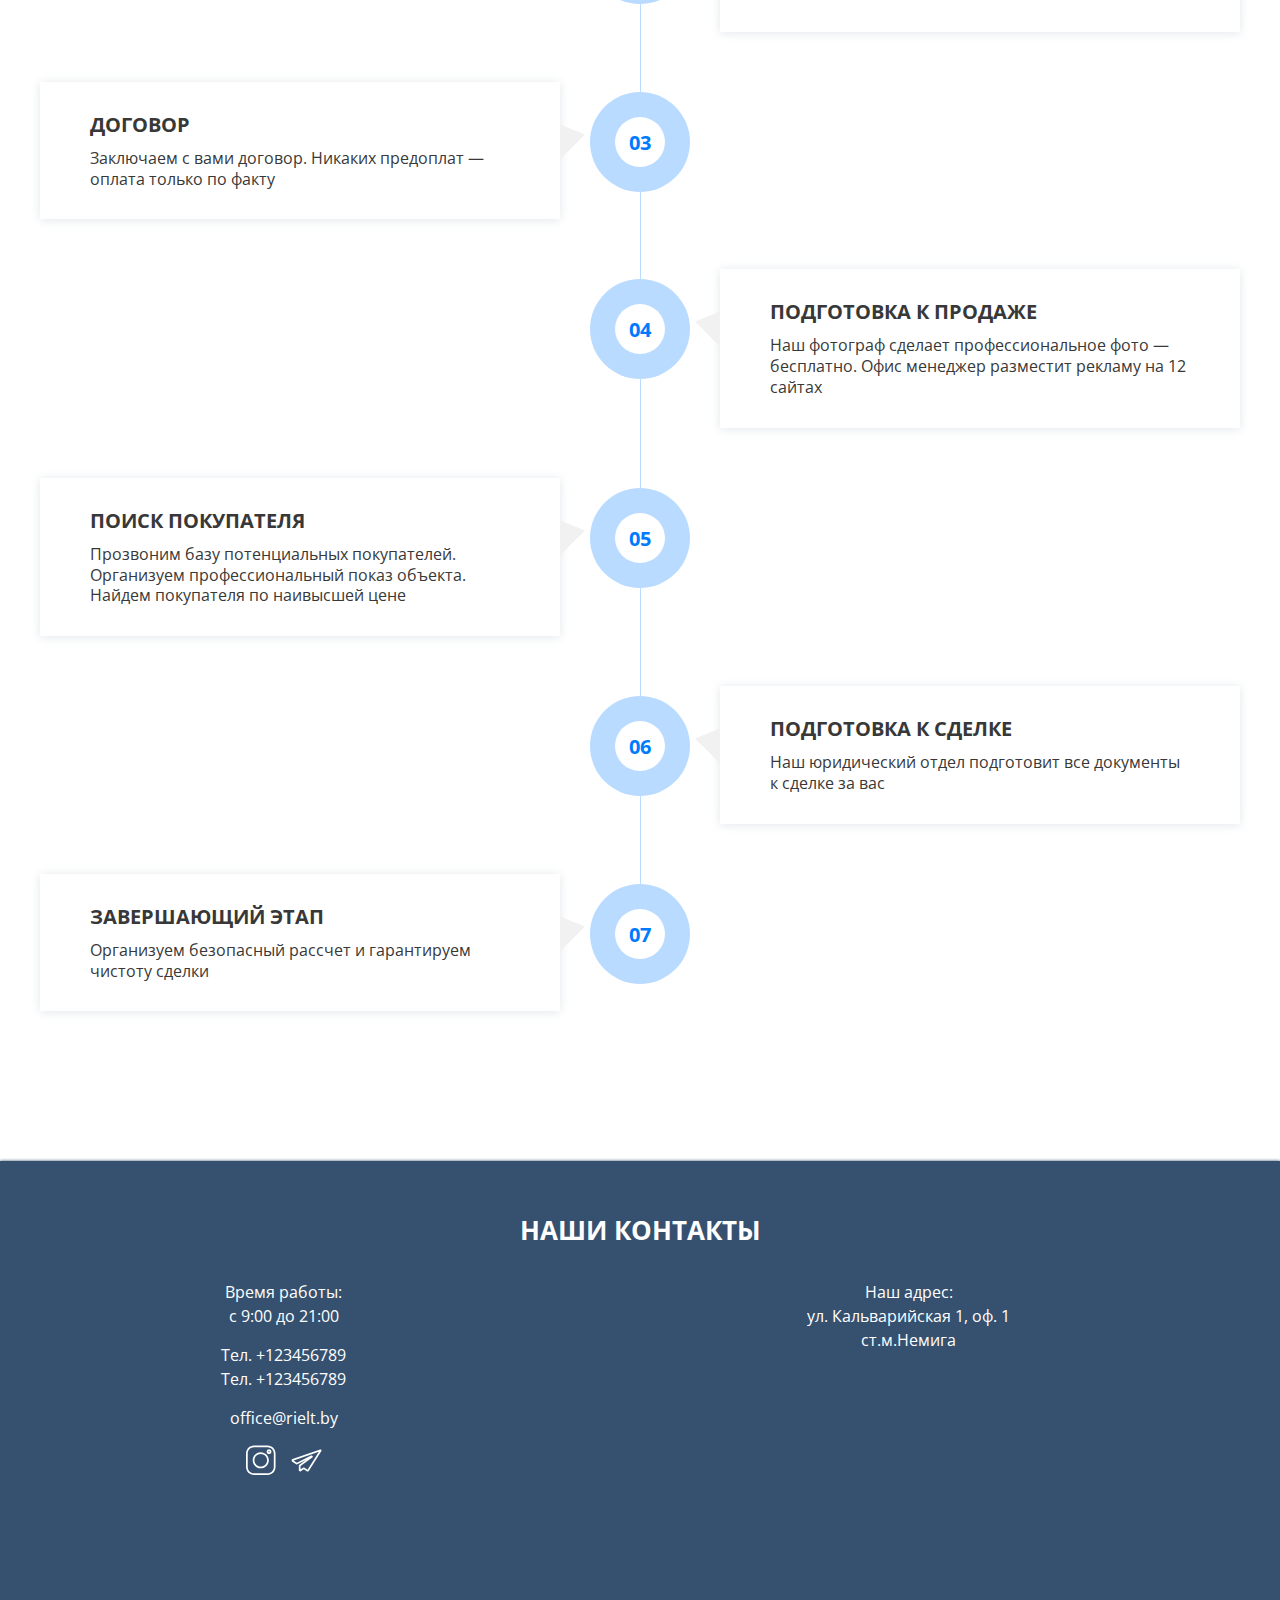
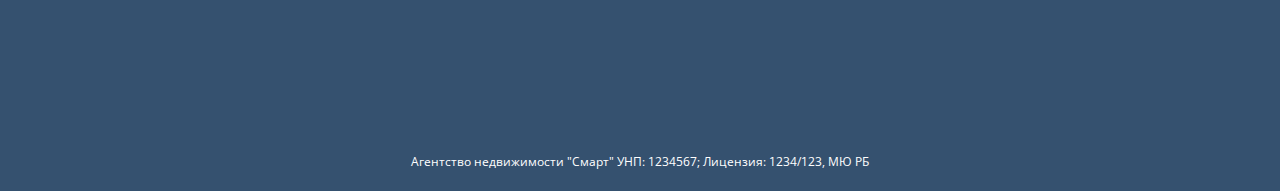
==== commit ee942ddd: "add adaptive" ====
--- a/index.html
+++ b/index.html
@@ -1,11 +1,11 @@
 <!DOCTYPE html>
-<html lang="en" style="scroll-behavior: smooth;">
+<html lang="ru" style="scroll-behavior: smooth;">
 
 <head>
     <meta charset="UTF-8">
     <meta http-equiv="X-UA-Compatible" content="IE=edge">
     <meta name="viewport" content="width=device-width, initial-scale=1.0">
-    <title>Realt</title>
+    <title>АН Смарт</title>
     <link rel="stylesheet" href="css/reset.css">
     <link rel="stylesheet" href="css/style.css">
 </head>
@@ -15,7 +15,7 @@
         <div class="container">
             <div class="header__wrap">
                 <a href="#" class="logo">
-                    <img src="img/logo.svg" alt="" class="logo__img">
+                    Смарт
                 </a>
                 <nav class="menu" id="menu">
                     <ul class="menu__list">
@@ -187,21 +187,17 @@
                 <div class="footer__content">
                     <h2 class="footer__title title">НАШИ КОНТАКТЫ</h2>
                     <div class="footer__content-cols">
+                        
                         <div class="footer__content-col">
                             <div class="footer__content-item">
-                                <a href="https://yandex.by/maps/-/CCUNQYvogB" class="footer__address" target="_blank">ул. Кальварийская 1, оф. 1 <br> ст.м.Немига</a>
-                            </div>
-                            <div class="footer__content-item">
-                                <a href="mailto:office@rielt.by" class="footer__mail">office@rielt.by</a>
-                            </div>
-                            <div class="footer__content-item">
                                 <p class="footer__working-hours">Время работы: <br> с 9:00 до 21:00</p>
                             </div>
-                        </div>
-                        <div class="footer__content-col">
                             <div class="footer__content-item">
                                 <a href="tel:123456789" class="footer_phone">Тел. +123456789</a><br>
                                 <a href="tel:123456789" class="footer_phone">Тел. +123456789</a>
+                            </div>
+                            <div class="footer__content-item">
+                                <a href="mailto:office@rielt.by" class="footer__mail">office@rielt.by</a>
                             </div>
                             <div class="footer__content-item">
                                 <a href="#" class="footer__social">
@@ -210,15 +206,23 @@
                                 </a>
                             </div>
                         </div>
+                        <div class="footer__content-col">
+                            <div class="footer__content-item">
+                                Наш адрес:
+                                <br>
+                                <a href="https://yandex.by/maps/-/CCUNQYvogB" class="footer__address" target="_blank">ул. Кальварийская 1, оф. 1 <br> ст.м.Немига</a>
+                            </div>
+                            <div class="footer__map">
+                                <iframe src="https://yandex.ru/map-widget/v1/?um=constructor%3Ac24a144d5765970cf9c110d0d3dce384e43385ae3bd8b973ca056205f25eb7f3&amp;source=constructor" width="100%" height="350" frameborder="0"></iframe>
+                            </div>
+
+                        </div>
                     </div>
                     <p class="footer__copyright">
-                        Агентство недвижимости "Смарт" <br>
-                        УНП: 1234567; Лицензия: 1234/123, МЮ РБ
+                        Агентство недвижимости "Смарт" УНП: 1234567; Лицензия: 1234/123, МЮ РБ
                     </p>
                 </div>
-                <div class="footer__map">
-                    <iframe src="https://yandex.ru/map-widget/v1/?um=constructor%3Ac24a144d5765970cf9c110d0d3dce384e43385ae3bd8b973ca056205f25eb7f3&amp;source=constructor" width="100%" height="400" frameborder="0"></iframe>
-                </div>
+                
             </div>
 
         </div>
--- a/css/style.css
+++ b/css/style.css
@@ -1,4 +1,4 @@
-@import url("https://fonts.googleapis.com/css2?family=Open+Sans:wght@400;500;600;700&display=swap");
+@import url("https://fonts.googleapis.com/css2?family=Open+Sans:ital,wght@0,400;0,500;0,600;0,700;1,700&display=swap");
 body {
   font-size: 16px;
   line-height: 1.2;
@@ -56,17 +56,11 @@
 }
 
 .logo {
-  width: 180px;
-}
-
-@media (max-width: 992px) {
-  .logo {
-    width: 100px;
-  }
-}
-
-.logo__img {
-  width: 100%;
+  font-weight: 700;
+  font-size: 44px;
+  color: red;
+  text-transform: uppercase;
+  font-style: italic;
 }
 
 .menu {
@@ -139,6 +133,7 @@
   height: 100%;
   opacity: 0;
   visibility: hidden;
+  z-index: 1;
 }
 
 @media (max-width: 768px) {
@@ -272,14 +267,18 @@
   width: 80%;
   margin: -50px auto 100px;
   background-color: #fff;
-  -webkit-box-shadow: 0px 2px 7px rgba(56, 56, 56, 0.2);
-          box-shadow: 0px 2px 7px rgba(56, 56, 56, 0.2);
+  -webkit-box-shadow: 0px 2px 7px rgba(56, 56, 56, 0.35);
+          box-shadow: 0px 2px 7px rgba(56, 56, 56, 0.35);
   padding: 25px 50px;
   border-radius: 7px;
   display: -webkit-box;
   display: -ms-flexbox;
   display: flex;
   gap: 15px 30px;
+}
+
+.callback.property__callback {
+  margin: 0 auto 30px;
 }
 
 @media (max-width: 1240px) {
@@ -292,6 +291,12 @@
         -ms-flex-align: center;
             align-items: center;
     text-align: center;
+  }
+}
+
+@media (max-width: 680px) {
+  .callback {
+    margin-bottom: 70px;
   }
 }
 
@@ -411,6 +416,12 @@
 
 .about {
   margin-bottom: 150px;
+}
+
+@media (max-width: 680px) {
+  .about {
+    margin-bottom: 70px;
+  }
 }
 
 .about__title {
@@ -517,6 +528,12 @@
   margin-bottom: 150px;
 }
 
+@media (max-width: 680px) {
+  .team {
+    margin-bottom: 100px;
+  }
+}
+
 .team__wrap {
   text-align: center;
 }
@@ -617,6 +634,12 @@
   margin-bottom: 150px;
 }
 
+@media (max-width: 680px) {
+  .work {
+    margin-bottom: 100px;
+  }
+}
+
 .work__title {
   text-align: center;
   margin-bottom: 50px;
@@ -656,12 +679,19 @@
   min-height: 130px;
   position: relative;
   margin-bottom: 50px;
-  font-size: 20px;
+  line-height: 1.3;
 }
 
 @media (max-width: 992px) {
   .work__item {
     width: 100%;
+  }
+}
+
+@media (max-width: 680px) {
+  .work__item {
+    min-height: auto;
+    font-size: 14px;
   }
 }
 
@@ -686,20 +716,34 @@
   position: relative;
   -webkit-transition: all 0.3s;
   transition: all 0.3s;
+  width: 100%;
 }
 
 @media (max-width: 992px) {
   .work__item-content {
     margin-left: 170px;
-    width: 600px;
     margin-right: 0;
+  }
+}
+
+@media (max-width: 680px) {
+  .work__item-content {
+    margin-left: 100px;
+    padding: 20px 30px;
+  }
+}
+
+@media (max-width: 390px) {
+  .work__item-content {
+    margin-left: 90px;
+    padding: 15px 20px;
   }
 }
 
 .work__item-content::after {
   content: '';
   position: absolute;
-  top: 50%;
+  top: 60px;
   left: 100%;
   border-left: 25px solid #f1f1f1;
   border-top: 10px solid transparent;
@@ -722,7 +766,25 @@
 
 .work__item:nth-child(even) .work__item-content {
   margin-right: 0;
-  margin-left: 170px;
+  margin-left: 80px;
+}
+
+@media (max-width: 992px) {
+  .work__item:nth-child(even) .work__item-content {
+    margin-left: 170px;
+  }
+}
+
+@media (max-width: 680px) {
+  .work__item:nth-child(even) .work__item-content {
+    margin-left: 100px;
+  }
+}
+
+@media (max-width: 390px) {
+  .work__item:nth-child(even) .work__item-content {
+    margin-left: 90px;
+  }
 }
 
 .work__item:nth-child(even) .work__item-content::after {
@@ -739,6 +801,13 @@
   font-weight: 700;
   margin-bottom: 10px;
   text-transform: uppercase;
+}
+
+@media (max-width: 680px) {
+  .work__item-title {
+    font-size: 16px;
+    margin-bottom: 7px;
+  }
 }
 
 .work__item-num {
@@ -768,7 +837,25 @@
 
 @media (max-width: 992px) {
   .work__item-num {
-    right: 90%;
+    right: auto;
+    left: 80px;
+    width: 80px;
+    height: 80px;
+  }
+}
+
+@media (max-width: 680px) {
+  .work__item-num {
+    left: 60px;
+    width: 60px;
+    height: 60px;
+    font-size: 16px;
+  }
+}
+
+@media (max-width: 390px) {
+  .work__item-num {
+    left: 55px;
   }
 }
 
@@ -781,6 +868,22 @@
   padding-top: 13px;
 }
 
+@media (max-width: 992px) {
+  .work__item-num span {
+    padding-top: 7px;
+    width: 40px;
+    height: 40px;
+  }
+}
+
+@media (max-width: 680px) {
+  .work__item-num span {
+    width: 30px;
+    height: 30px;
+    padding-top: 4px;
+  }
+}
+
 .work__item:nth-child(even) .work__item-num {
   position: absolute;
   top: 10px;
@@ -789,7 +892,20 @@
 
 @media (max-width: 992px) {
   .work__item:nth-child(even) .work__item-num {
-    right: 90%;
+    right: auto;
+    left: 80px;
+  }
+}
+
+@media (max-width: 680px) {
+  .work__item:nth-child(even) .work__item-num {
+    left: 60px;
+  }
+}
+
+@media (max-width: 390px) {
+  .work__item:nth-child(even) .work__item-num {
+    left: 55px;
   }
 }
 
@@ -800,18 +916,8 @@
           box-shadow: 0 0 3px #35516f;
 }
 
-.footer__contacts {
-  display: -webkit-box;
-  display: -ms-flexbox;
-  display: flex;
-  -webkit-box-pack: justify;
-      -ms-flex-pack: justify;
-          justify-content: space-between;
-  gap: 50px;
-}
-
 .footer__content {
-  padding: 50px 0 30px;
+  padding: 50px 0 20px;
   line-height: 1.5;
 }
 
@@ -820,15 +926,33 @@
 }
 
 .footer__title {
-  margin-bottom: 20px;
+  margin-bottom: 30px;
+  text-align: center;
 }
 
 .footer__content-cols {
   display: -webkit-box;
   display: -ms-flexbox;
   display: flex;
-  gap: 90px;
-  margin-bottom: 50px;
+  gap: 50px;
+  margin-bottom: 30px;
+  text-align: center;
+}
+
+@media (max-width: 768px) {
+  .footer__content-cols {
+    -webkit-box-orient: vertical;
+    -webkit-box-direction: normal;
+        -ms-flex-direction: column;
+            flex-direction: column;
+    gap: 20px;
+  }
+}
+
+.footer__content-col {
+  -webkit-box-flex: 1;
+      -ms-flex: 1 1 auto;
+          flex: 1 1 auto;
 }
 
 .footer__social {
@@ -836,18 +960,28 @@
   display: -ms-flexbox;
   display: flex;
   gap: 15px;
+  -webkit-box-pack: center;
+      -ms-flex-pack: center;
+          justify-content: center;
 }
 
 .footer__copyright {
   font-size: 12px;
+  text-align: center;
 }
 
 .footer__map {
-  width: 50%;
+  width: 100%;
 }
 
 .property {
   margin-bottom: 100px;
+}
+
+@media (max-width: 768px) {
+  .property {
+    margin-bottom: 70px;
+  }
 }
 
 .property__title {
@@ -856,9 +990,9 @@
 }
 
 .property__first-screen {
-  background: url(../img/property-bg-min.jpg) center no-repeat;
+  background: url(../img/property-bg.jpg) center no-repeat;
   background-size: cover;
-  height: 300px;
+  height: 250px;
   display: -webkit-box;
   display: -ms-flexbox;
   display: flex;
@@ -870,12 +1004,32 @@
           align-items: center;
 }
 
+@media (max-width: 768px) {
+  .property__first-screen {
+    height: 200px;
+  }
+}
+
 .property__items {
   display: -ms-grid;
   display: grid;
   -ms-grid-columns: (1fr)[3];
       grid-template-columns: repeat(3, 1fr);
   gap: 30px;
+}
+
+@media (max-width: 840px) {
+  .property__items {
+    -ms-grid-columns: (1fr)[2];
+        grid-template-columns: repeat(2, 1fr);
+  }
+}
+
+@media (max-width: 540px) {
+  .property__items {
+    -ms-grid-columns: (1fr)[1];
+        grid-template-columns: repeat(1, 1fr);
+  }
 }
 
 .property__item.hide {
@@ -940,9 +1094,26 @@
   border-radius: 7px;
 }
 
+@media (max-width: 790px) {
+  .filter {
+    width: 95%;
+  }
+}
+
 .filter__title {
   margin-bottom: 10px;
   font-weight: 600;
+}
+
+@media (max-width: 680px) {
+  .filter__box {
+    display: -webkit-box;
+    display: -ms-flexbox;
+    display: flex;
+    -ms-flex-wrap: wrap;
+        flex-wrap: wrap;
+    gap: 7px;
+  }
 }
 
 .filter__box-item {
@@ -999,6 +1170,21 @@
   display: -ms-flexbox;
   display: flex;
   gap: 30px;
+  -webkit-box-pack: justify;
+      -ms-flex-pack: justify;
+          justify-content: space-between;
+  -ms-flex-wrap: wrap;
+      flex-wrap: wrap;
+}
+
+@media (max-width: 680px) {
+  .filter__form {
+    -webkit-box-orient: vertical;
+    -webkit-box-direction: normal;
+        -ms-flex-direction: column;
+            flex-direction: column;
+    gap: 10px;
+  }
 }
 
 .filter__form-input {
@@ -1008,7 +1194,15 @@
   line-height: 17px;
   font-family: 'Open Sans', sans-serif;
   padding: 10px 15px;
-  width: 150px;
+  width: 200px;
+  margin-bottom: 10px;
+  display: block;
+}
+
+@media (max-width: 992px) {
+  .filter__form-input {
+    width: 150px;
+  }
 }
 
 .filter__form-input:focus {
@@ -1033,6 +1227,12 @@
   margin-top: 10px;
 }
 
+@media (max-width: 992px) {
+  .filter__form-btn {
+    padding: 10px 50px;
+  }
+}
+
 .filter__form-btn:hover {
   background-color: #0062cc;
   border-color: #0062cc;
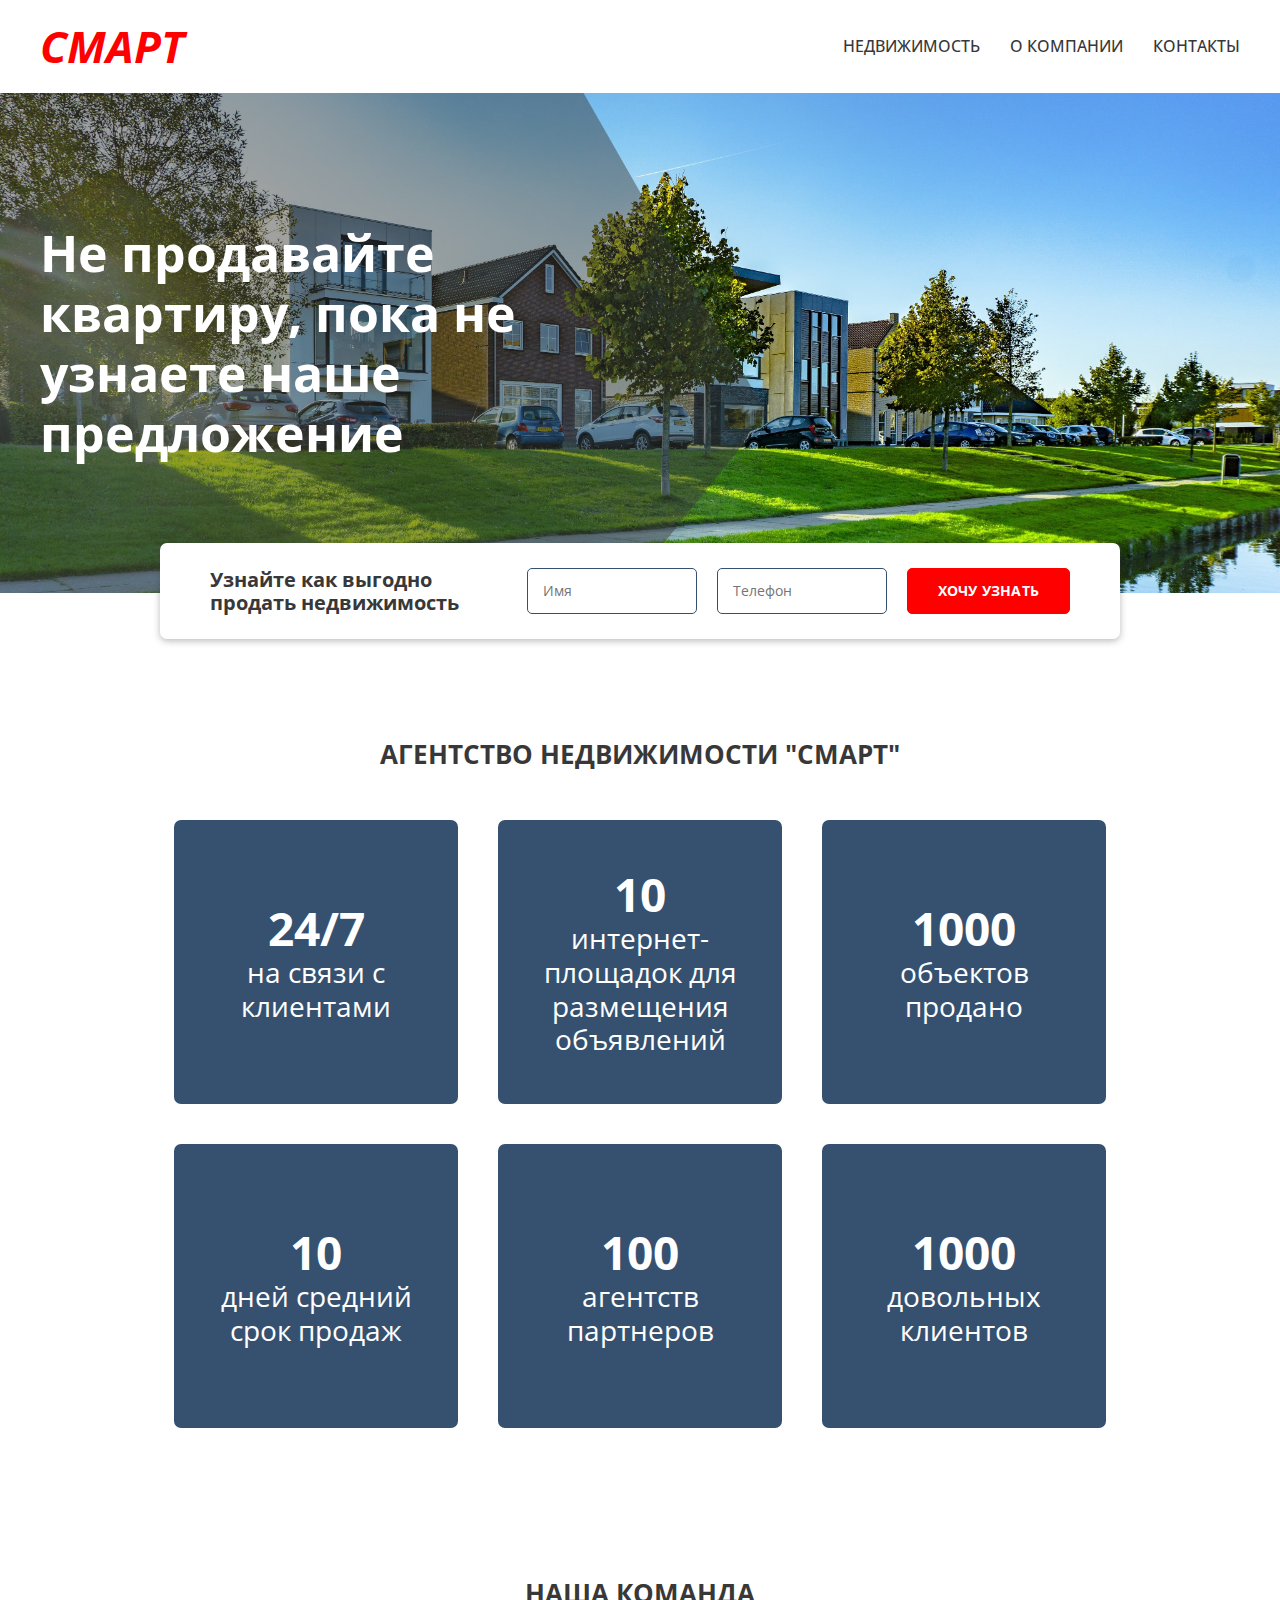
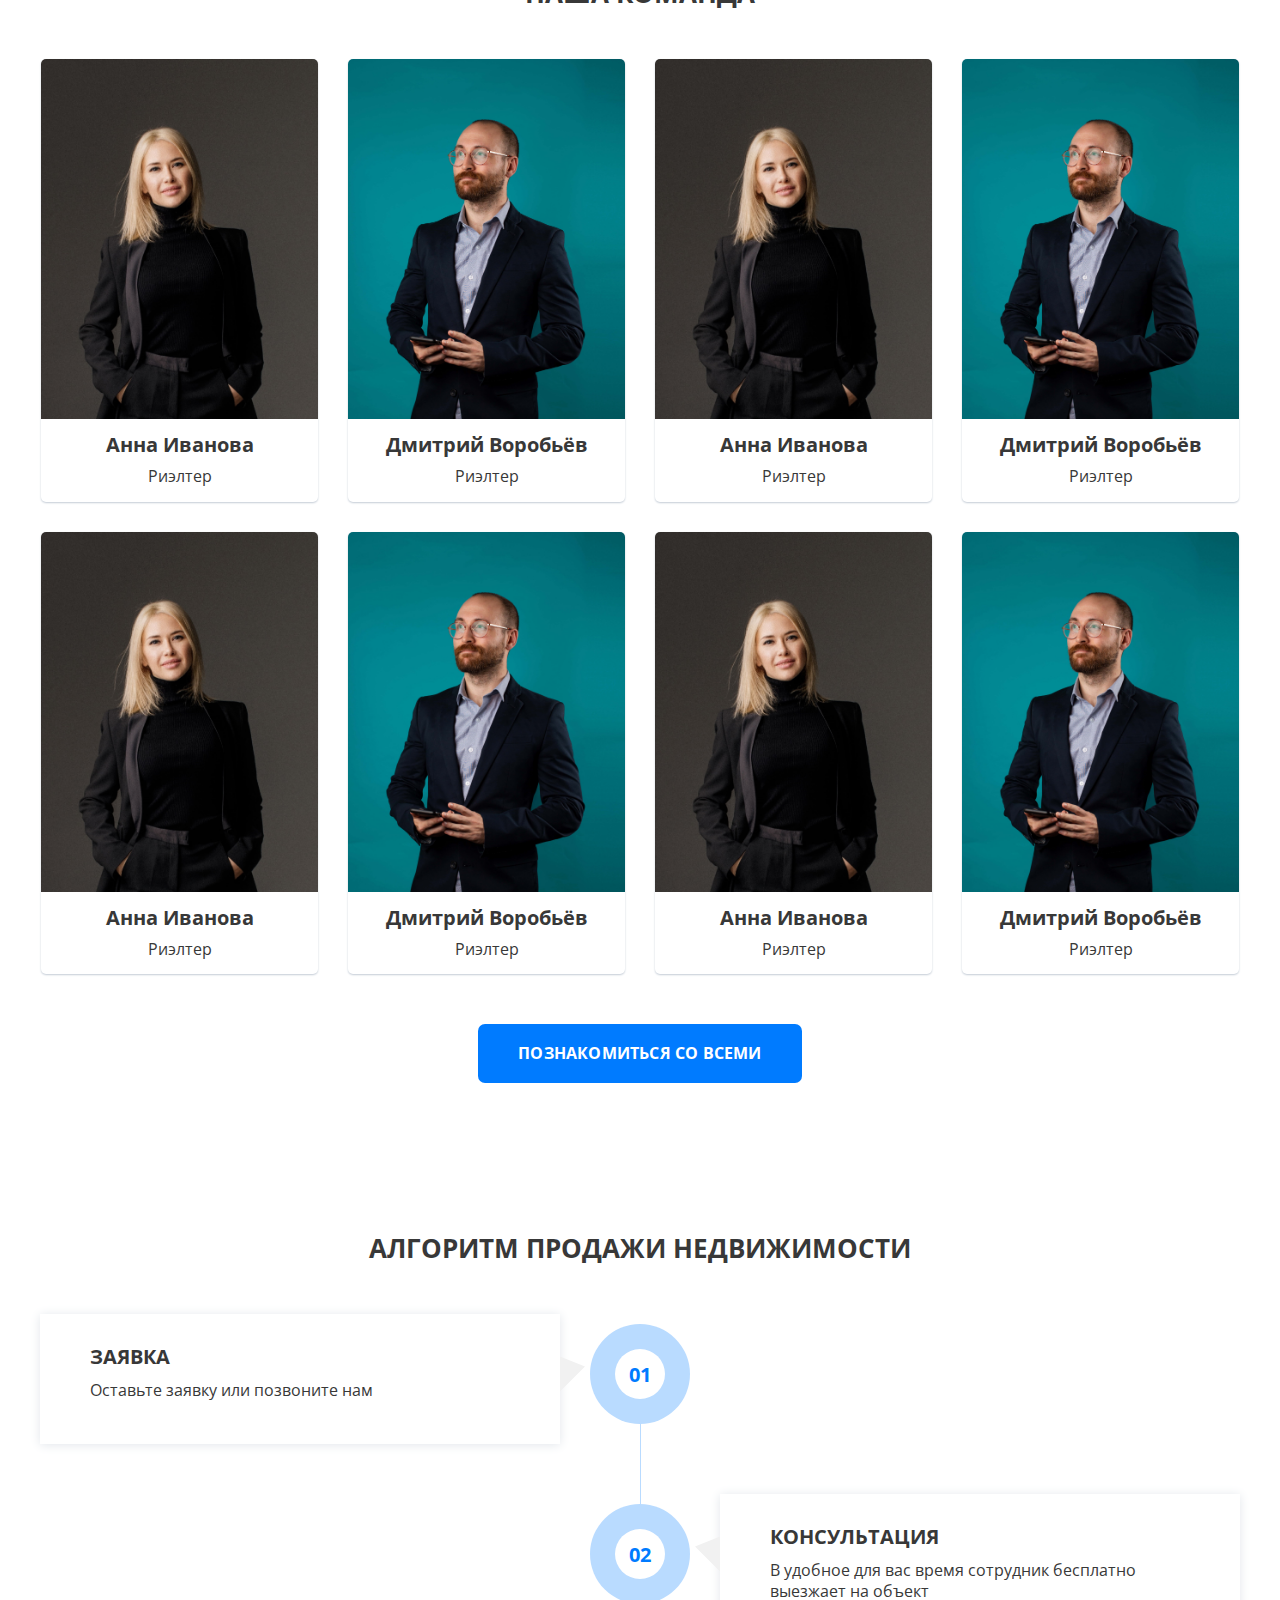
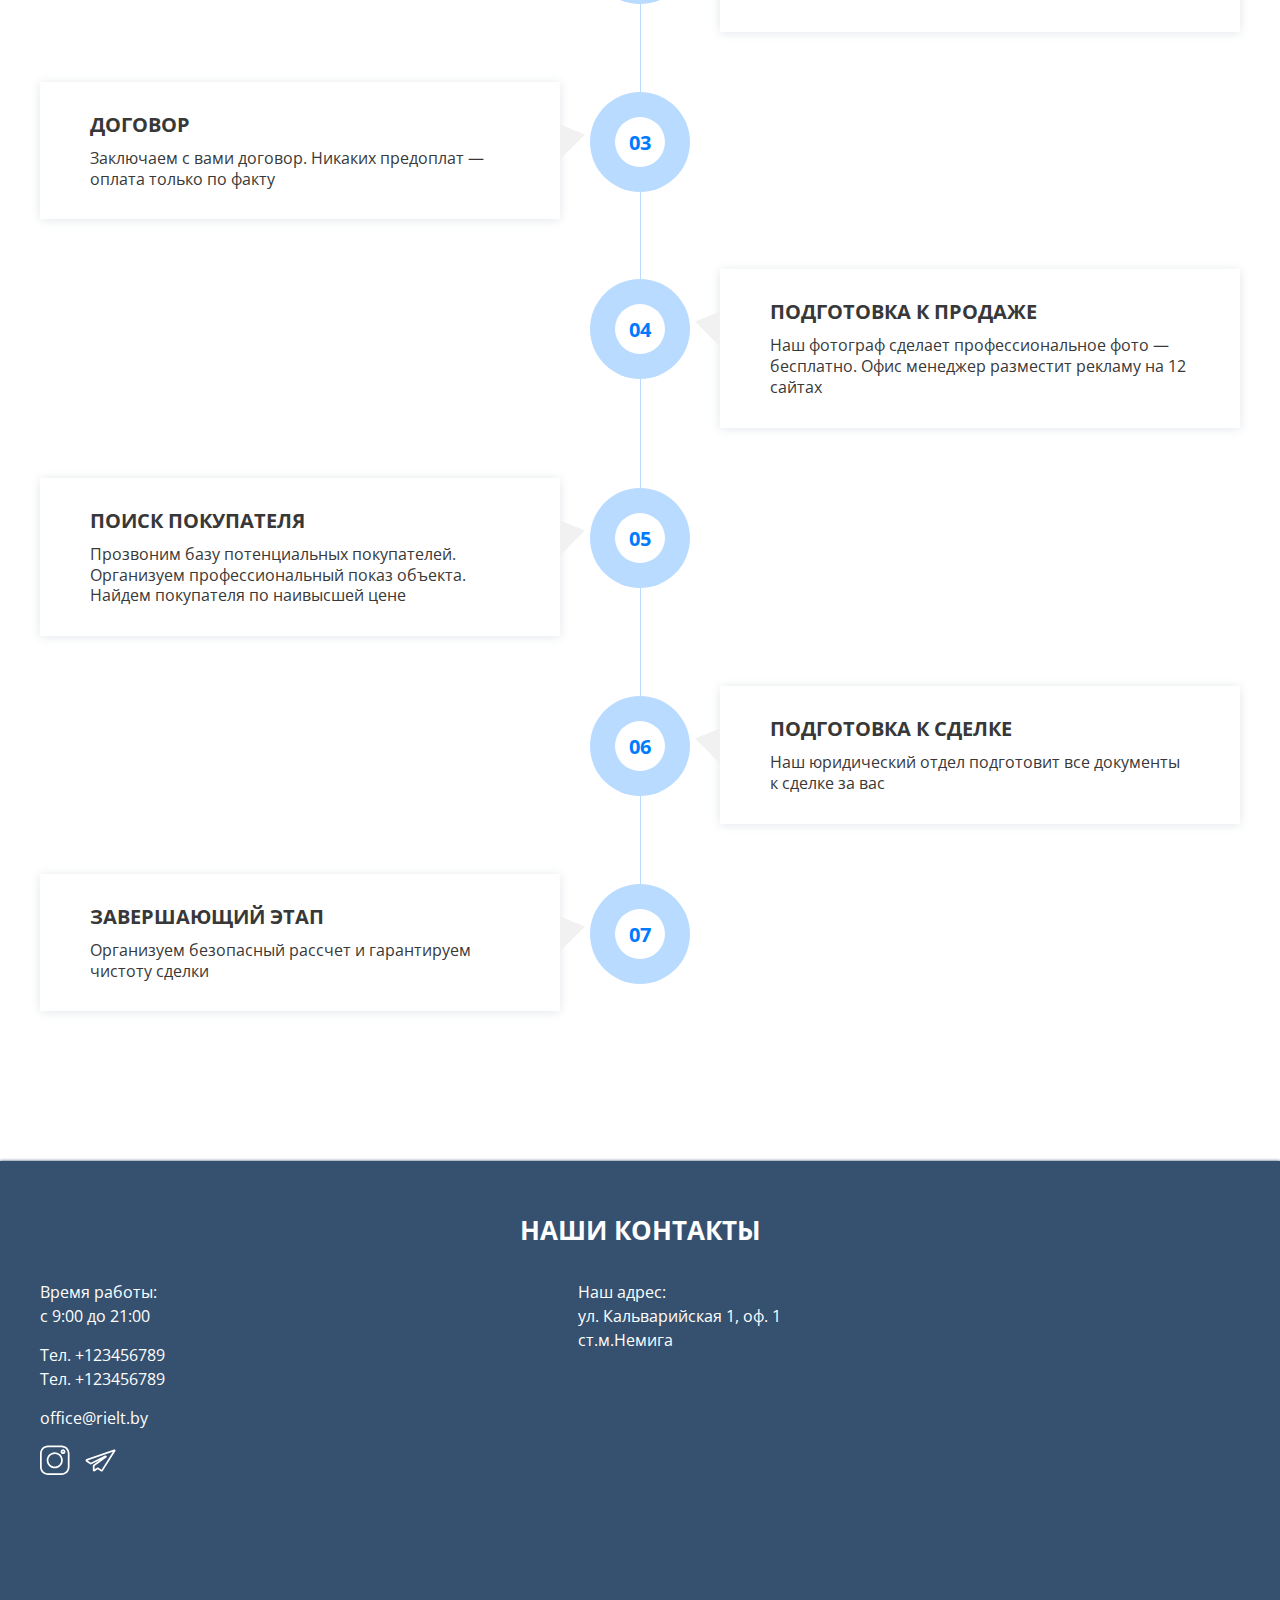
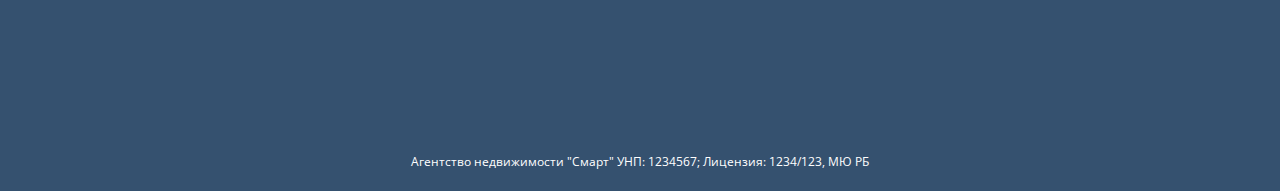
==== commit 30fcc8bb: "add link" ====
--- a/index.html
+++ b/index.html
@@ -23,7 +23,7 @@
                             <a href="property.html" class="menu__link">НЕДВИЖИМОСТЬ</a>
                         </li>
                         <li class="menu__item">
-                            <a href="#" class="menu__link">О КОМПАНИИ</a>
+                            <a href="index.html" class="menu__link">О КОМПАНИИ</a>
                         </li>
                         <li class="menu__item">
                             <a href="#contacts" class="menu__link">КОНТАКТЫ</a>
--- a/css/style.css
+++ b/css/style.css
@@ -936,11 +936,11 @@
   display: flex;
   gap: 50px;
   margin-bottom: 30px;
-  text-align: center;
 }
 
 @media (max-width: 768px) {
   .footer__content-cols {
+    text-align: center;
     -webkit-box-orient: vertical;
     -webkit-box-direction: normal;
         -ms-flex-direction: column;
@@ -960,9 +960,14 @@
   display: -ms-flexbox;
   display: flex;
   gap: 15px;
-  -webkit-box-pack: center;
-      -ms-flex-pack: center;
-          justify-content: center;
+}
+
+@media (max-width: 768px) {
+  .footer__social {
+    -webkit-box-pack: center;
+        -ms-flex-pack: center;
+            justify-content: center;
+  }
 }
 
 .footer__copyright {
